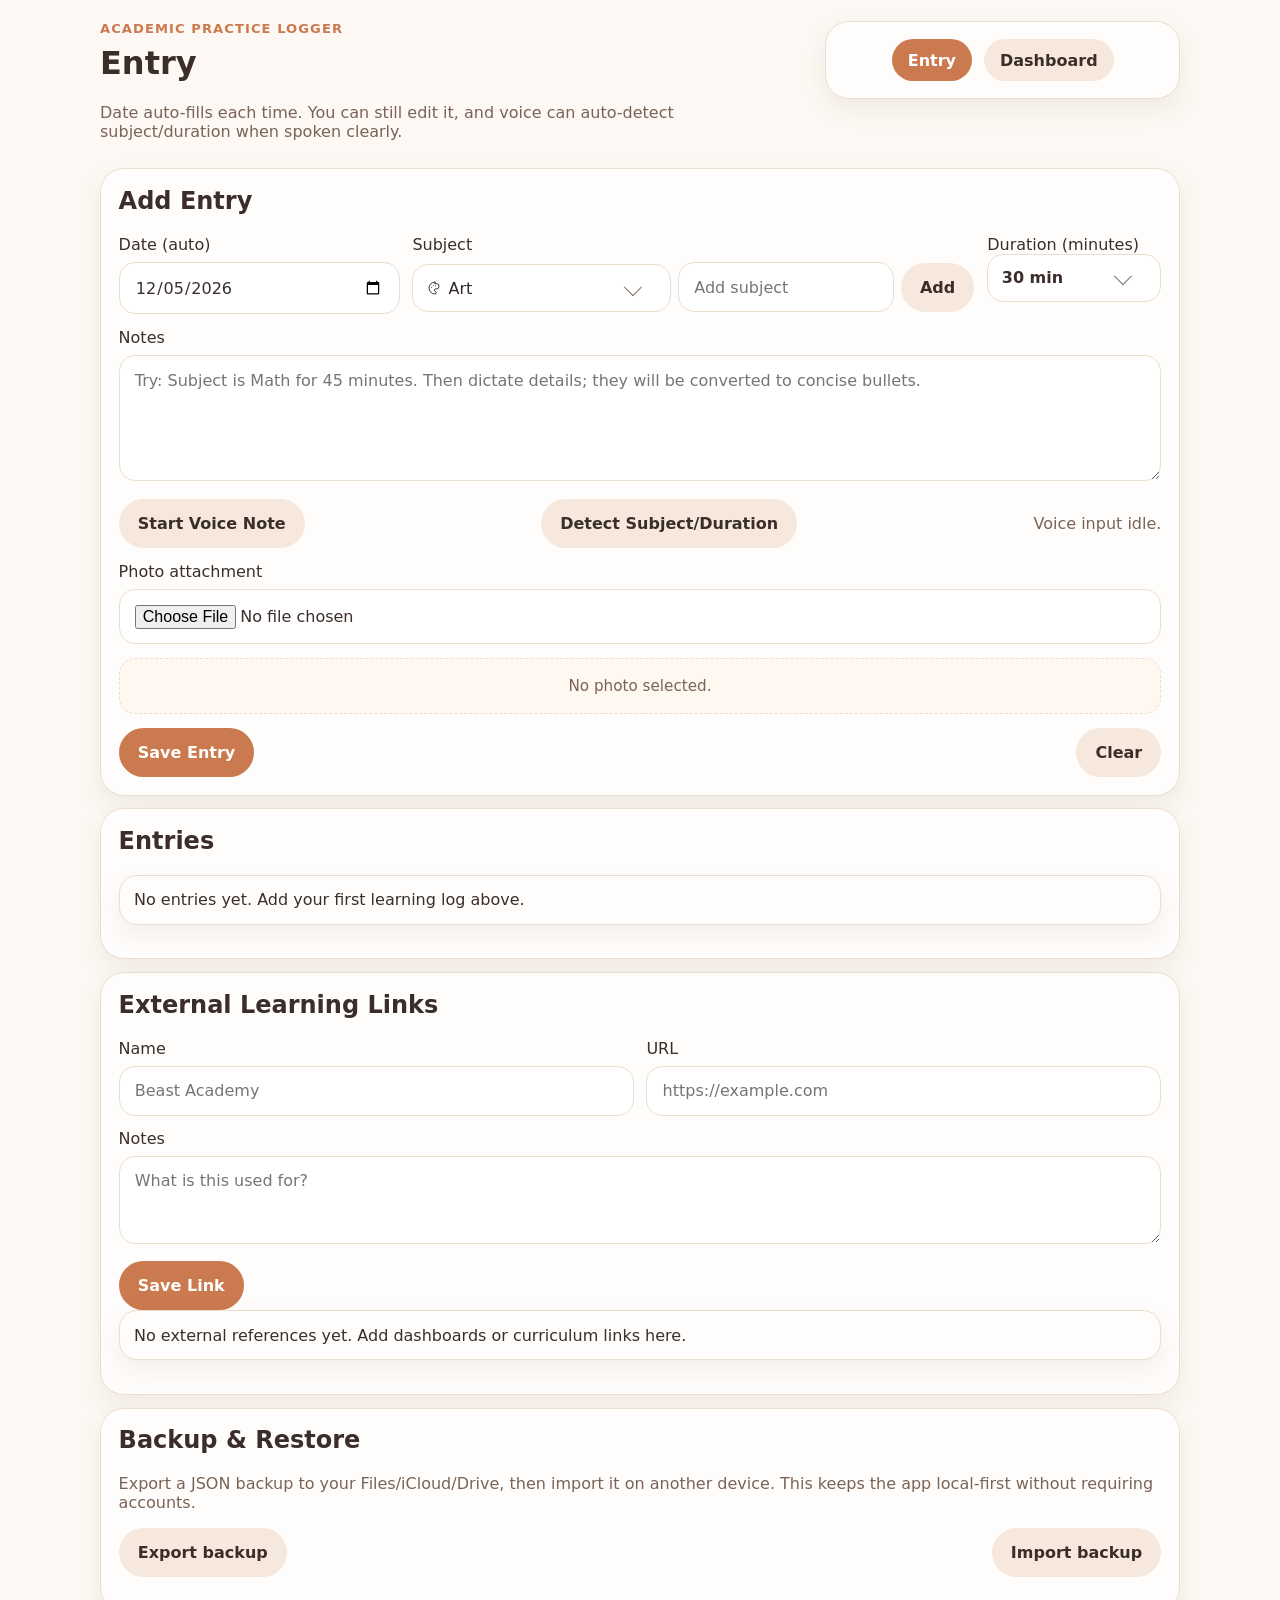
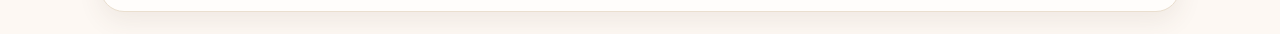
==== index.html @ 14cf810e "Initial commit: extract academic-logger from puma-playground Local-first PWA for logging academic pr" ====
<!DOCTYPE html>
<html lang="en">
  <head>
    <meta charset="UTF-8" />
    <meta http-equiv="refresh" content="0; url=./entry.html" />
    <meta name="viewport" content="width=device-width, initial-scale=1.0" />
    <title>Academic Practice Logger</title>
    <meta name="theme-color" content="#cb7a4f" />
    <link rel="manifest" href="./manifest.webmanifest" />
    <link rel="icon" href="./pwa/icon.svg" type="image/svg+xml" />
  </head>
  <body>
    <p>Redirecting to <a href="./entry.html">entry page</a>...</p>
  </body>
</html>
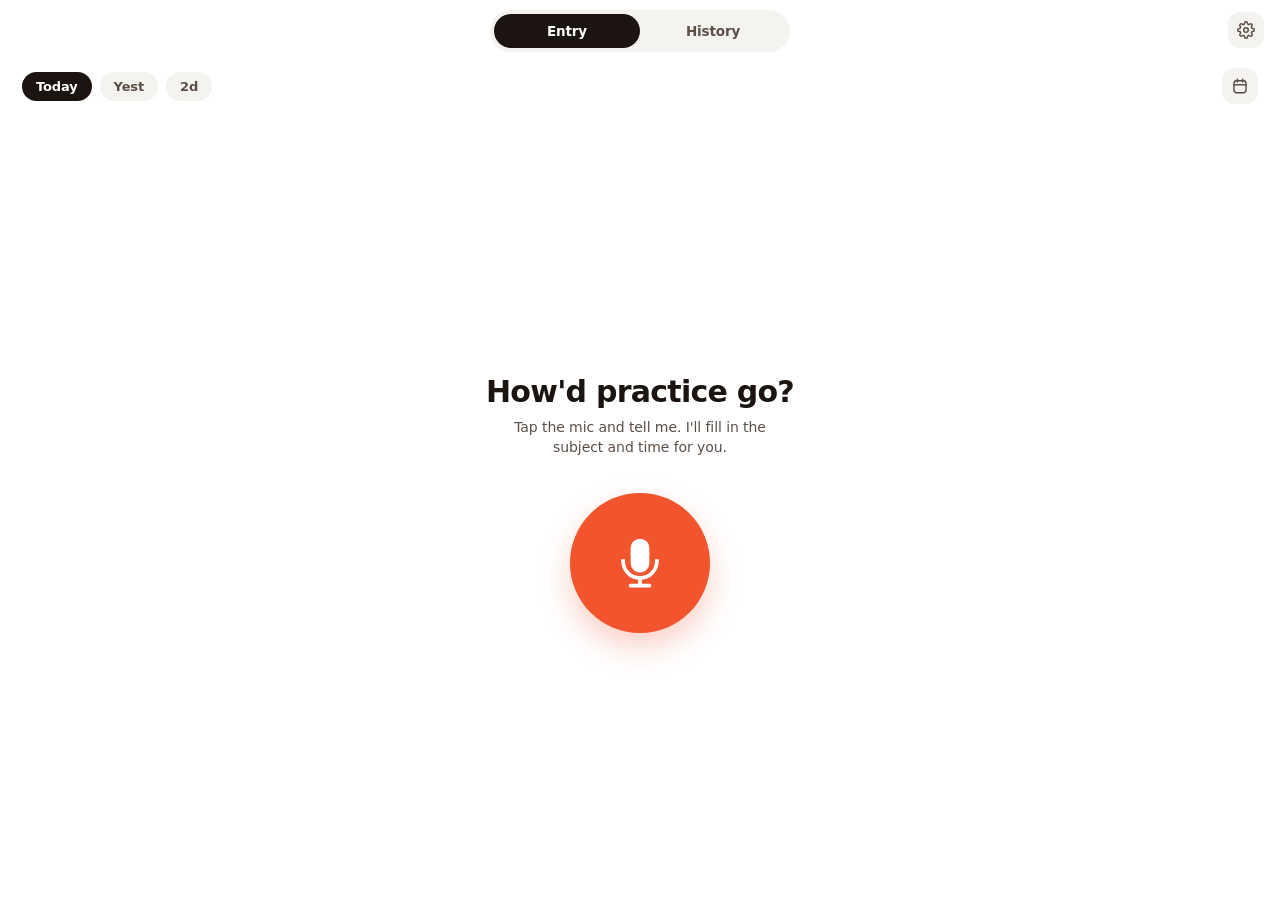
==== commit b52c4b4b: "Pop redesign: Milestone 5 — swap, the redesign is the app Final closeout of the side-by-side preview" ====
--- a/index.html
+++ b/index.html
@@ -2,14 +2,14 @@
 <html lang="en">
   <head>
     <meta charset="UTF-8" />
-    <meta http-equiv="refresh" content="0; url=./entry.html" />
+    <meta http-equiv="refresh" content="0; url=./entry-v2.html" />
     <meta name="viewport" content="width=device-width, initial-scale=1.0" />
     <title>Academic Practice Logger</title>
-    <meta name="theme-color" content="#cb7a4f" />
+    <meta name="theme-color" content="#F2542D" />
     <link rel="manifest" href="./manifest.webmanifest" />
     <link rel="icon" href="./pwa/icon.svg" type="image/svg+xml" />
   </head>
   <body>
-    <p>Redirecting to <a href="./entry.html">entry page</a>...</p>
+    <p>Redirecting to <a href="./entry-v2.html">entry page</a>...</p>
   </body>
 </html>
